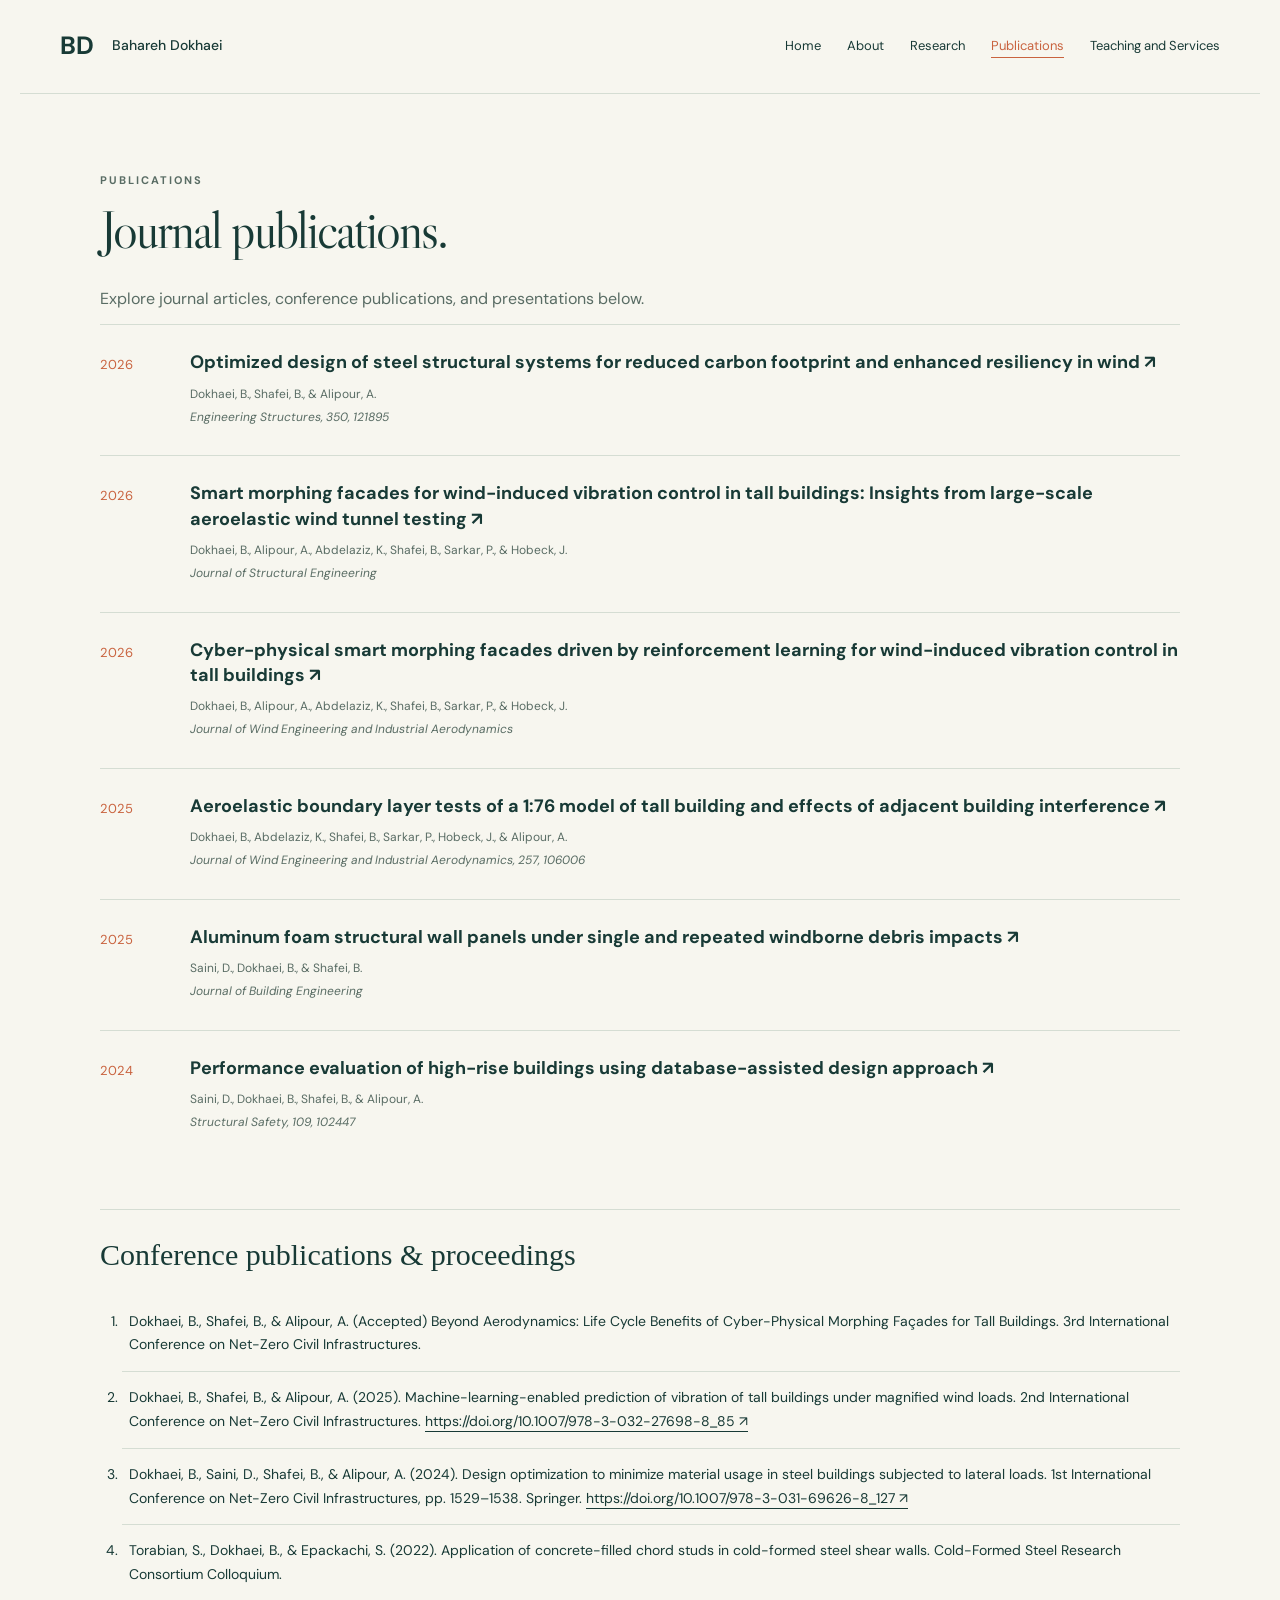
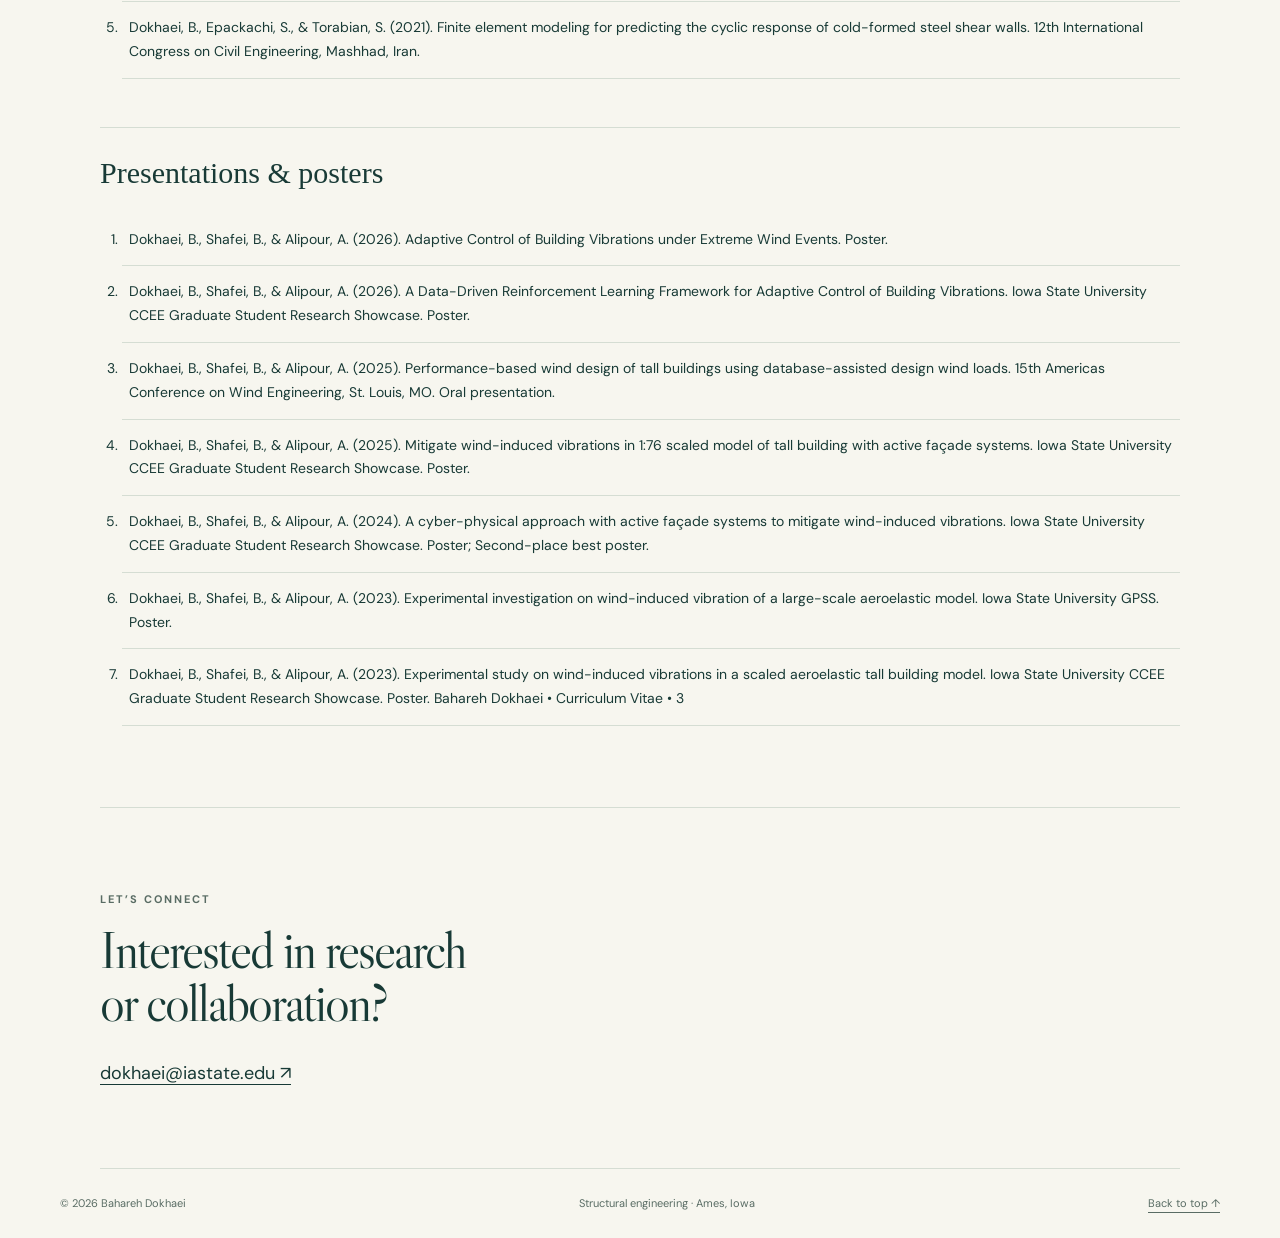
==== publications.html @ 5524061c "Add files via upload" ====
<!DOCTYPE html>

<html lang="en"><head><meta charset="utf-8"/><meta content="width=device-width,initial-scale=1" name="viewport"/><meta content="Bahareh Dokhaei — structural engineering researcher at Iowa State University. Wind engineering, infrastructure resilience, AI, and sustainable structural design." name="description"/><title>Bahareh Dokhaei | Publications</title><link href="style.css" rel="stylesheet"/></head>
<body><a class="skip" href="#main">Skip to content</a><header><a class="brand" href="index.html">BD<span>Bahareh Dokhaei</span></a><nav aria-label="Main navigation"><a href="index.html">Home</a><a href="about.html">About</a><a href="research.html">Research</a><a aria-current="page" href="publications.html">Publications</a><a href="service.html">Teaching and Services</a></nav></header>
<main id="main"><section id="publications"><div class="section-head"><p class="eyebrow">PUBLICATIONS</p><h2>Journal publications.</h2><p>Explore journal articles, conference publications, and presentations below.</p></div><article class="paper"><span class="year">2026</span><div><h3><a href="https://doi.org/10.1016/j.engstruct.2025.121895">Optimized design of steel structural systems for reduced carbon footprint and enhanced resiliency in wind ↗</a></h3><p>Dokhaei, B., Shafei, B., &amp; Alipour, A.</p><p class="journal">Engineering Structures, 350, 121895</p></div></article><article class="paper"><span class="year">2026</span><div><h3><a href="https://ascelibrary.org/doi/10.1061/JSENDH.STENG-14939">Smart morphing facades for wind-induced vibration control in tall buildings: Insights from large-scale aeroelastic wind tunnel testing ↗</a></h3><p>Dokhaei, B., Alipour, A., Abdelaziz, K., Shafei, B., Sarkar, P., &amp; Hobeck, J.</p><p class="journal">Journal of Structural Engineering</p></div></article><article class="paper"><span class="year">2026</span><div><h3><a href="https://doi.org/10.1016/j.jweia.2026.106394">Cyber-physical smart morphing facades driven by reinforcement learning for wind-induced vibration control in tall buildings ↗</a></h3><p>Dokhaei, B., Alipour, A., Abdelaziz, K., Shafei, B., Sarkar, P., &amp; Hobeck, J.</p><p class="journal">Journal of Wind Engineering and Industrial Aerodynamics</p></div></article><article class="paper"><span class="year">2025</span><div><h3><a href="https://doi.org/10.1016/j.jweia.2025.106006">Aeroelastic boundary layer tests of a 1:76 model of tall building and effects of adjacent building interference ↗</a></h3><p>Dokhaei, B., Abdelaziz, K., Shafei, B., Sarkar, P., Hobeck, J., &amp; Alipour, A.</p><p class="journal">Journal of Wind Engineering and Industrial Aerodynamics, 257, 106006</p></div></article><article class="paper"><span class="year">2025</span><div><h3><a href="https://doi.org/10.1016/j.jobe.2025.114603">Aluminum foam structural wall panels under single and repeated windborne debris impacts ↗</a></h3><p>Saini, D., Dokhaei, B., &amp; Shafei, B.</p><p class="journal">Journal of Building Engineering</p></div></article><article class="paper"><span class="year">2024</span><div><h3><a href="https://doi.org/10.1016/j.strusafe.2024.102447">Performance evaluation of high-rise buildings using database-assisted design approach ↗</a></h3><p>Saini, D., Dokhaei, B., Shafei, B., &amp; Alipour, A.</p><p class="journal">Structural Safety, 109, 102447</p></div></article><div class="subsection"><h3>Conference publications &amp; proceedings</h3><ol class="expanded-list"><li>Dokhaei, B., Shafei, B., &amp; Alipour, A. (Accepted) Beyond Aerodynamics: Life Cycle Benefits of Cyber-Physical Morphing Façades for Tall Buildings. 3rd International Conference on Net-Zero Civil Infrastructures.</li><li>Dokhaei, B., Shafei, B., &amp; Alipour, A. (2025). Machine-learning-enabled prediction of vibration of tall buildings under magnified wind loads. 2nd International Conference on Net-Zero Civil Infrastructures. <a href="https://doi.org/10.1007/978-3-032-27698-8_85">https://doi.org/10.1007/978-3-032-27698-8_85 ↗</a></li><li>Dokhaei, B., Saini, D., Shafei, B., &amp; Alipour, A. (2024). Design optimization to minimize material usage in steel buildings subjected to lateral loads. 1st International Conference on Net-Zero Civil Infrastructures, pp. 1529–1538. Springer. <a href="https://doi.org/10.1007/978-3-031-69626-8_127">https://doi.org/10.1007/978-3-031-69626-8_127 ↗</a></li><li>Torabian, S., Dokhaei, B., &amp; Epackachi, S. (2022). Application of concrete-filled chord studs in cold-formed steel shear walls. Cold-Formed Steel Research Consortium Colloquium.</li><li>Dokhaei, B., Epackachi, S., &amp; Torabian, S. (2021). Finite element modeling for predicting the cyclic response of cold-formed steel shear walls. 12th International Congress on Civil Engineering, Mashhad, Iran.</li></ol></div><div class="subsection"><h3>Presentations &amp; posters</h3><ol class="expanded-list"><li>Dokhaei, B., Shafei, B., &amp; Alipour, A. (2026). Adaptive Control of Building Vibrations under Extreme Wind Events. Poster.</li><li>Dokhaei, B., Shafei, B., &amp; Alipour, A. (2026). A Data-Driven Reinforcement Learning Framework for Adaptive Control of Building Vibrations. Iowa State University CCEE Graduate Student Research Showcase. Poster.</li><li>Dokhaei, B., Shafei, B., &amp; Alipour, A. (2025). Performance-based wind design of tall buildings using database-assisted design wind loads. 15th Americas Conference on Wind Engineering, St. Louis, MO. Oral presentation.</li><li>Dokhaei, B., Shafei, B., &amp; Alipour, A. (2025). Mitigate wind-induced vibrations in 1:76 scaled model of tall building with active façade systems. Iowa State University CCEE Graduate Student Research Showcase. Poster.</li><li>Dokhaei, B., Shafei, B., &amp; Alipour, A. (2024). A cyber-physical approach with active façade systems to mitigate wind-induced vibrations. Iowa State University CCEE Graduate Student Research Showcase. Poster; Second-place best poster.</li><li>Dokhaei, B., Shafei, B., &amp; Alipour, A. (2023). Experimental investigation on wind-induced vibration of a large-scale aeroelastic model. Iowa State University GPSS. Poster.</li><li>Dokhaei, B., Shafei, B., &amp; Alipour, A. (2023). Experimental study on wind-induced vibrations in a scaled aeroelastic tall building model. Iowa State University CCEE Graduate Student Research Showcase. Poster. Bahareh Dokhaei • Curriculum Vitae • 3</li></ol></div></section><section class="contact" id="contact"><p class="eyebrow">LET’S CONNECT</p><h2>Interested in research<br/>or collaboration?</h2><a href="mailto:dokhaei@iastate.edu">dokhaei@iastate.edu ↗</a></section></main><footer><span>© 2026 Bahareh Dokhaei</span><span>Structural engineering · Ames, Iowa</span><a href="#">Back to top ↑</a></footer></body></html>
---- style.css ----
@import url('https://fonts.googleapis.com/css2?family=DM+Sans:wght@400;500;600;700&family=Libre+Caslon+Display&display=swap');
:root{--ink:#183a36;--muted:#596c64;--paper:#f7f6ef;--line:#d5ddd3;--accent:#c9633f}*{box-sizing:border-box}html{scroll-behavior:smooth;scroll-padding-top:95px}body{margin:0;background:var(--paper);color:var(--ink);font:16px/1.7 'DM Sans',sans-serif}a{color:inherit;text-underline-offset:5px}a:hover{color:var(--accent)}a:focus-visible{outline:3px solid var(--accent);outline-offset:5px}.skip{position:absolute;left:10px;top:-100px;background:white;padding:10px;z-index:10}.skip:focus{top:10px}header{max-width:1240px;margin:auto;padding:25px 40px;display:flex;align-items:center;justify-content:space-between;border-bottom:1px solid var(--line)}.brand{font-size:25px;font-weight:700;text-decoration:none;display:flex;gap:18px;align-items:center}.brand span{font-size:14px;font-weight:500}nav{display:flex;gap:26px;font-size:13px}nav a{text-decoration:none}main{max-width:1160px;margin:auto;padding:0 40px}.hero{display:grid;grid-template-columns:1.5fr 1fr;gap:90px;padding:85px 0 95px;align-items:center}.eyebrow{font-size:11px;font-weight:700;letter-spacing:2px;color:var(--muted)}h1,h2{font-family:'Libre Caslon Display',Georgia,serif;font-weight:400;line-height:1.02;letter-spacing:-2px}h1{font-size:clamp(66px,8vw,112px);margin:30px 0}.dot{color:var(--accent)}.lead{font-size:23px;line-height:1.45}.intro{max-width:570px;color:var(--muted)}.actions{display:flex;align-items:center;gap:28px;margin-top:30px;font-size:13px}.button{display:inline-block;background:var(--ink);color:white;padding:13px 22px;text-decoration:none}.button:hover{background:var(--accent);color:white}.profile{border:1px solid var(--line);padding:20px;background:#efeee5}.portrait{aspect-ratio:4/4.4;background:#dfe5da;display:grid;place-items:center;overflow:hidden;position:relative}.portrait:before{content:'';position:absolute;width:70%;height:80%;border:1px solid #b8c7b6;transform:rotate(20deg)}.portrait span{font:100px Georgia;color:#547165;z-index:1}.portrait img{height:100%;width:100%;object-fit:cover;object-position:50% 42%;z-index:2}.caption{font-size:9px;letter-spacing:2px}.profile-info{display:grid;font-size:12px;border-top:1px solid #c9d0c5;padding-top:14px}.profile-info strong{font-size:17px}.social{display:flex;gap:20px;margin-top:15px;font-size:11px}section{padding:65px 0;border-bottom:1px solid var(--line)}h2{font-size:52px;margin:15px 0 28px}h3{line-height:1.4;font-size:20px}p{margin:12px 0}.section-head>p:last-child{color:var(--muted)}.research-grid{display:grid;grid-template-columns:repeat(3,1fr);gap:35px;margin-top:45px}.research-grid article{border-top:1px solid var(--ink);padding-top:20px}.number{color:var(--accent);font-size:12px}.research-grid p,.two-col p{font-size:14px;color:var(--muted)}.feature{margin-top:45px;padding:30px 40px;background:var(--ink);color:var(--paper)}.feature .eyebrow{color:#b5c8b9}.feature h3{font-family:Georgia;font-weight:400;font-size:29px}.feature p:last-child{max-width:800px;font-size:14px;color:#dce3d8}.paper{display:grid;grid-template-columns:70px 1fr;gap:20px;border-top:1px solid var(--line);padding:25px 0}.paper h3{margin:0 0 8px;font-size:18px}.paper h3 a{text-decoration:none}.paper p{font-size:12px;color:var(--muted);margin:3px 0}.paper .journal{font-style:italic}.year{font-size:13px;color:var(--accent);padding-top:4px}.two-col{display:grid;grid-template-columns:1fr 1fr;gap:65px}.entry{padding:16px 0;border-top:1px solid var(--line)}.entry small{font-size:11px;letter-spacing:.5px;color:var(--muted)}h4{margin:8px 0;font-size:17px}.honors{list-style:none;padding:0;font-size:13px}.honors li{border-top:1px solid var(--line);padding:12px 0}.honors strong{margin-right:12px;color:var(--accent)}.contact{padding:70px 0 80px}.contact a{font-size:18px}footer{display:flex;justify-content:space-between;gap:20px;max-width:1240px;margin:auto;padding:25px 40px;font-size:11px;color:var(--muted)}@media(max-width:800px){header{padding:20px;align-items:flex-start;gap:20px}.brand span{display:none}nav{gap:13px;flex-wrap:wrap;justify-content:flex-end}main{padding:0 24px}.hero{grid-template-columns:1fr;gap:35px;padding:45px 0}.profile{max-width:360px}.research-grid,.two-col{grid-template-columns:1fr;gap:22px}h2{font-size:40px}section{padding:45px 0}.feature{padding:24px}.paper{grid-template-columns:45px 1fr;gap:10px}footer{padding:24px;flex-wrap:wrap}.contact a{font-size:14px}.actions{gap:20px}}@media(prefers-reduced-motion:reduce){html{scroll-behavior:auto}}

.subsection{margin-top:48px;padding-top:24px;border-top:1px solid var(--line)}.subsection>h3{font-family:Georgia,serif;font-size:30px;font-weight:400;margin:0 0 20px}.subsection>p{max-width:850px;color:var(--muted);font-size:15px}.project-list{display:grid;grid-template-columns:1fr 1fr;gap:25px}.project{padding:24px;border:1px solid var(--line);background:#f1f2e9}.project h4{font-size:21px}.project p,.project li{font-size:14px;color:var(--muted)}.project li{margin:12px 0}.expanded-list{padding-left:22px}.expanded-list li{padding:14px 0 14px 7px;border-bottom:1px solid var(--line);font-size:14px;overflow-wrap:anywhere}.honors li span{color:var(--muted);padding-left:45px}.note{font-size:13px!important}.subsection a{overflow-wrap:anywhere}@media(max-width:800px){.project-list{grid-template-columns:1fr}.project{padding:20px}.subsection>h3{font-size:26px}}

nav a[aria-current="page"]{color:var(--accent);text-decoration:underline;text-underline-offset:7px}

.education-list,.experience-list{max-width:900px}.education-list .entry,.experience-list .entry{padding:24px 0}.education-list p,.experience-list p{font-size:14px;color:var(--muted)}

.outreach-sections{display:grid;grid-template-columns:1fr;gap:28px;margin-top:24px}.outreach-sections .project{width:100%;padding:28px 32px}.outreach-sections .project h4{margin-top:0}.outreach-sections .project li{margin:16px 0}@media(max-width:800px){.outreach-sections .project{padding:22px}}

#awards .honors strong{font-weight:400}
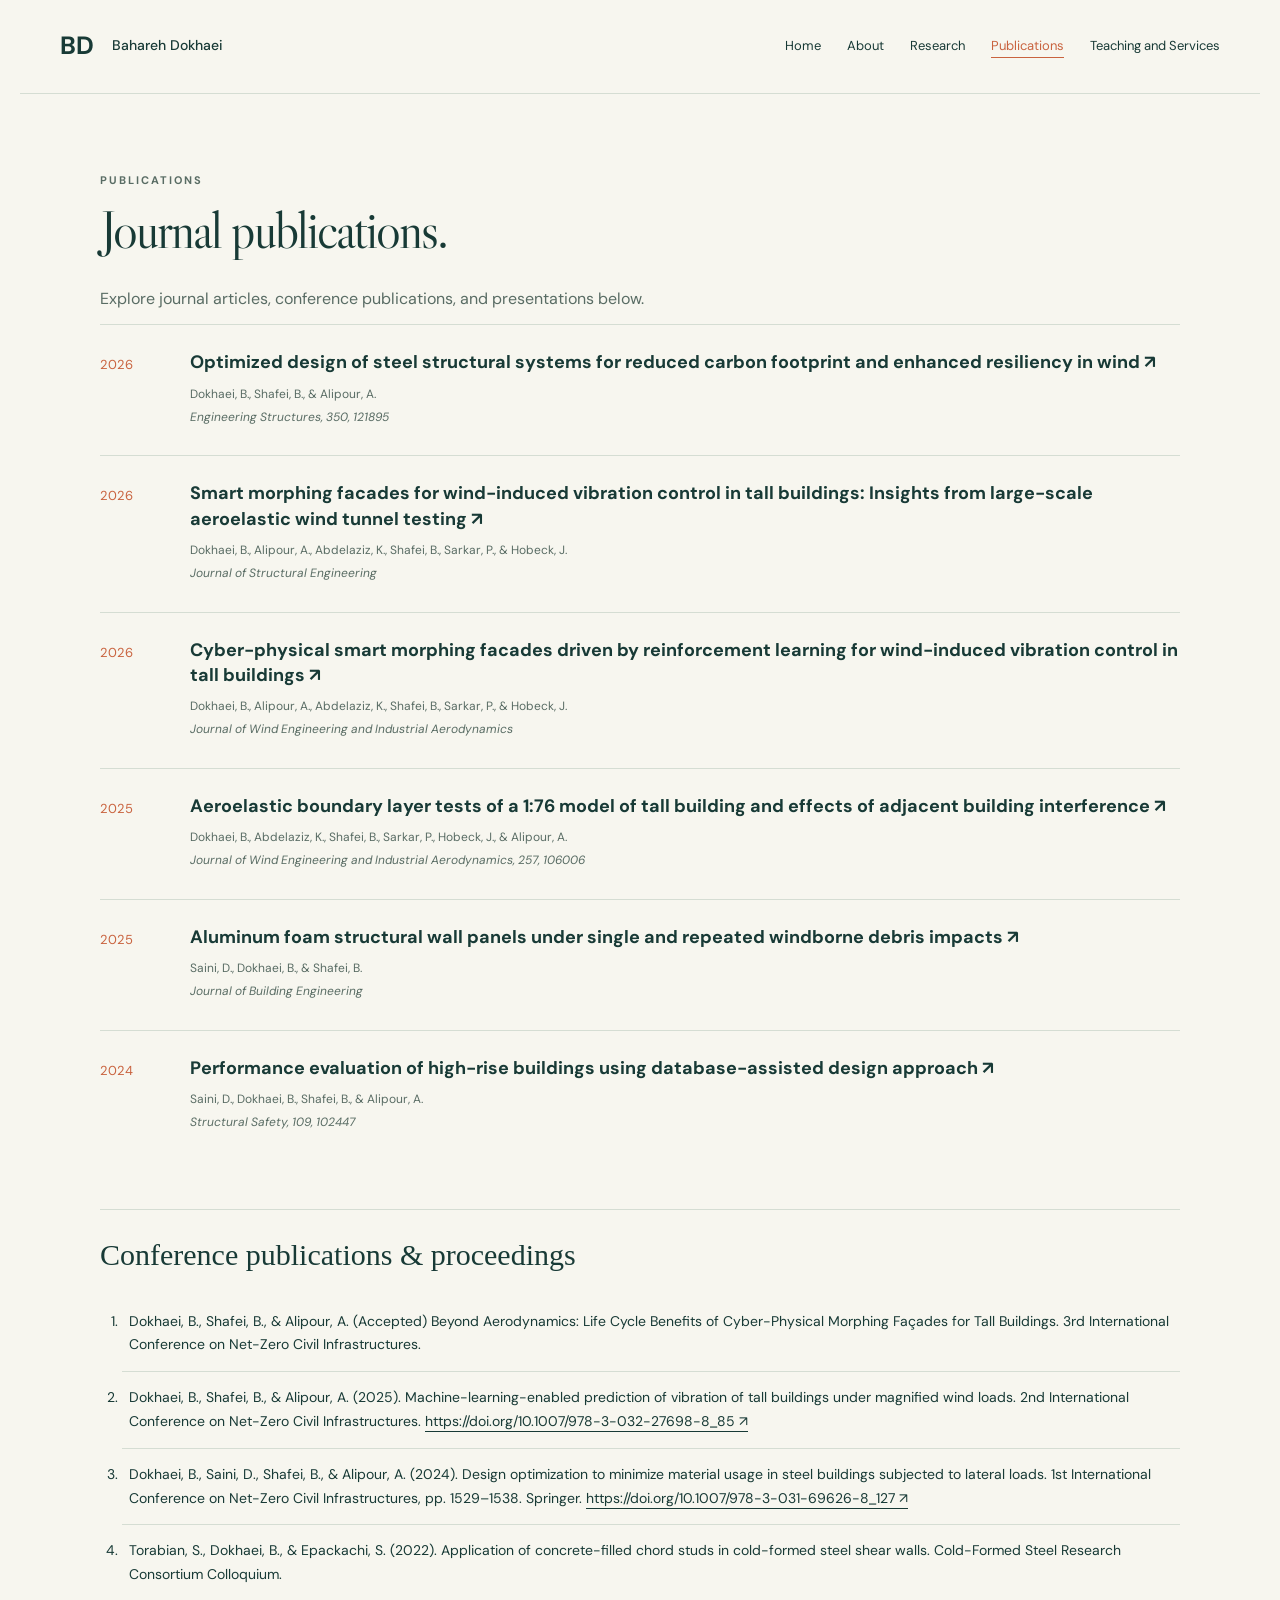
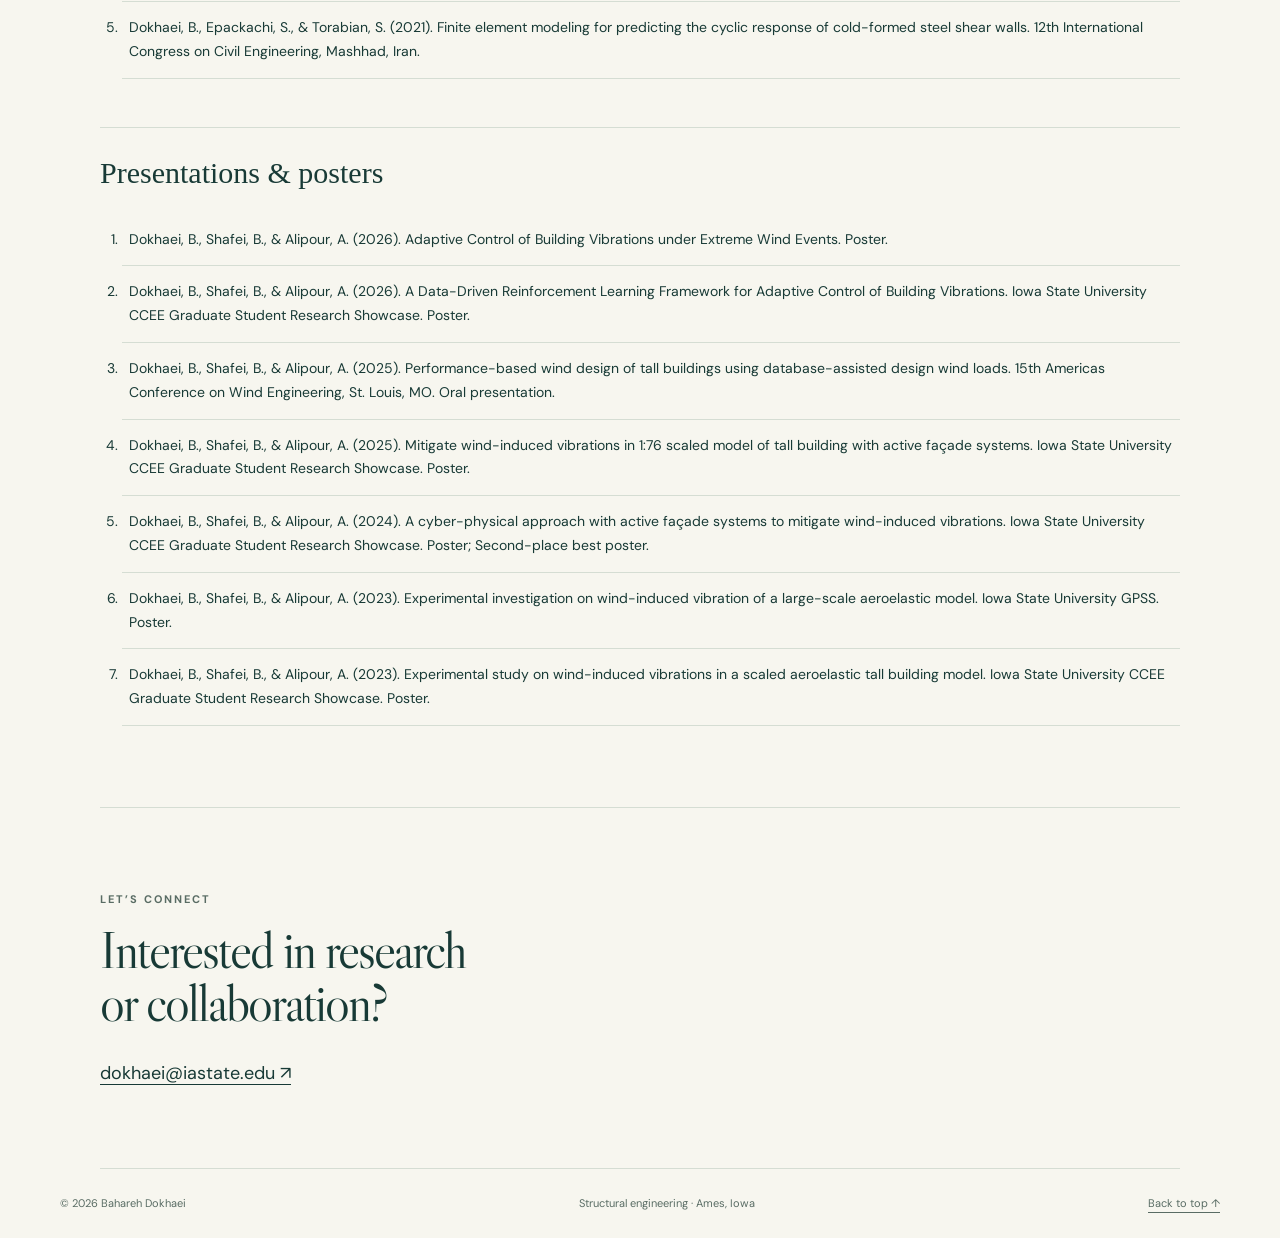
==== commit 8aba4a76: "Update publications.html" ====
--- a/publications.html
+++ b/publications.html
@@ -2,4 +2,4 @@
 
 <html lang="en"><head><meta charset="utf-8"/><meta content="width=device-width,initial-scale=1" name="viewport"/><meta content="Bahareh Dokhaei — structural engineering researcher at Iowa State University. Wind engineering, infrastructure resilience, AI, and sustainable structural design." name="description"/><title>Bahareh Dokhaei | Publications</title><link href="style.css" rel="stylesheet"/></head>
 <body><a class="skip" href="#main">Skip to content</a><header><a class="brand" href="index.html">BD<span>Bahareh Dokhaei</span></a><nav aria-label="Main navigation"><a href="index.html">Home</a><a href="about.html">About</a><a href="research.html">Research</a><a aria-current="page" href="publications.html">Publications</a><a href="service.html">Teaching and Services</a></nav></header>
-<main id="main"><section id="publications"><div class="section-head"><p class="eyebrow">PUBLICATIONS</p><h2>Journal publications.</h2><p>Explore journal articles, conference publications, and presentations below.</p></div><article class="paper"><span class="year">2026</span><div><h3><a href="https://doi.org/10.1016/j.engstruct.2025.121895">Optimized design of steel structural systems for reduced carbon footprint and enhanced resiliency in wind ↗</a></h3><p>Dokhaei, B., Shafei, B., &amp; Alipour, A.</p><p class="journal">Engineering Structures, 350, 121895</p></div></article><article class="paper"><span class="year">2026</span><div><h3><a href="https://ascelibrary.org/doi/10.1061/JSENDH.STENG-14939">Smart morphing facades for wind-induced vibration control in tall buildings: Insights from large-scale aeroelastic wind tunnel testing ↗</a></h3><p>Dokhaei, B., Alipour, A., Abdelaziz, K., Shafei, B., Sarkar, P., &amp; Hobeck, J.</p><p class="journal">Journal of Structural Engineering</p></div></article><article class="paper"><span class="year">2026</span><div><h3><a href="https://doi.org/10.1016/j.jweia.2026.106394">Cyber-physical smart morphing facades driven by reinforcement learning for wind-induced vibration control in tall buildings ↗</a></h3><p>Dokhaei, B., Alipour, A., Abdelaziz, K., Shafei, B., Sarkar, P., &amp; Hobeck, J.</p><p class="journal">Journal of Wind Engineering and Industrial Aerodynamics</p></div></article><article class="paper"><span class="year">2025</span><div><h3><a href="https://doi.org/10.1016/j.jweia.2025.106006">Aeroelastic boundary layer tests of a 1:76 model of tall building and effects of adjacent building interference ↗</a></h3><p>Dokhaei, B., Abdelaziz, K., Shafei, B., Sarkar, P., Hobeck, J., &amp; Alipour, A.</p><p class="journal">Journal of Wind Engineering and Industrial Aerodynamics, 257, 106006</p></div></article><article class="paper"><span class="year">2025</span><div><h3><a href="https://doi.org/10.1016/j.jobe.2025.114603">Aluminum foam structural wall panels under single and repeated windborne debris impacts ↗</a></h3><p>Saini, D., Dokhaei, B., &amp; Shafei, B.</p><p class="journal">Journal of Building Engineering</p></div></article><article class="paper"><span class="year">2024</span><div><h3><a href="https://doi.org/10.1016/j.strusafe.2024.102447">Performance evaluation of high-rise buildings using database-assisted design approach ↗</a></h3><p>Saini, D., Dokhaei, B., Shafei, B., &amp; Alipour, A.</p><p class="journal">Structural Safety, 109, 102447</p></div></article><div class="subsection"><h3>Conference publications &amp; proceedings</h3><ol class="expanded-list"><li>Dokhaei, B., Shafei, B., &amp; Alipour, A. (Accepted) Beyond Aerodynamics: Life Cycle Benefits of Cyber-Physical Morphing Façades for Tall Buildings. 3rd International Conference on Net-Zero Civil Infrastructures.</li><li>Dokhaei, B., Shafei, B., &amp; Alipour, A. (2025). Machine-learning-enabled prediction of vibration of tall buildings under magnified wind loads. 2nd International Conference on Net-Zero Civil Infrastructures. <a href="https://doi.org/10.1007/978-3-032-27698-8_85">https://doi.org/10.1007/978-3-032-27698-8_85 ↗</a></li><li>Dokhaei, B., Saini, D., Shafei, B., &amp; Alipour, A. (2024). Design optimization to minimize material usage in steel buildings subjected to lateral loads. 1st International Conference on Net-Zero Civil Infrastructures, pp. 1529–1538. Springer. <a href="https://doi.org/10.1007/978-3-031-69626-8_127">https://doi.org/10.1007/978-3-031-69626-8_127 ↗</a></li><li>Torabian, S., Dokhaei, B., &amp; Epackachi, S. (2022). Application of concrete-filled chord studs in cold-formed steel shear walls. Cold-Formed Steel Research Consortium Colloquium.</li><li>Dokhaei, B., Epackachi, S., &amp; Torabian, S. (2021). Finite element modeling for predicting the cyclic response of cold-formed steel shear walls. 12th International Congress on Civil Engineering, Mashhad, Iran.</li></ol></div><div class="subsection"><h3>Presentations &amp; posters</h3><ol class="expanded-list"><li>Dokhaei, B., Shafei, B., &amp; Alipour, A. (2026). Adaptive Control of Building Vibrations under Extreme Wind Events. Poster.</li><li>Dokhaei, B., Shafei, B., &amp; Alipour, A. (2026). A Data-Driven Reinforcement Learning Framework for Adaptive Control of Building Vibrations. Iowa State University CCEE Graduate Student Research Showcase. Poster.</li><li>Dokhaei, B., Shafei, B., &amp; Alipour, A. (2025). Performance-based wind design of tall buildings using database-assisted design wind loads. 15th Americas Conference on Wind Engineering, St. Louis, MO. Oral presentation.</li><li>Dokhaei, B., Shafei, B., &amp; Alipour, A. (2025). Mitigate wind-induced vibrations in 1:76 scaled model of tall building with active façade systems. Iowa State University CCEE Graduate Student Research Showcase. Poster.</li><li>Dokhaei, B., Shafei, B., &amp; Alipour, A. (2024). A cyber-physical approach with active façade systems to mitigate wind-induced vibrations. Iowa State University CCEE Graduate Student Research Showcase. Poster; Second-place best poster.</li><li>Dokhaei, B., Shafei, B., &amp; Alipour, A. (2023). Experimental investigation on wind-induced vibration of a large-scale aeroelastic model. Iowa State University GPSS. Poster.</li><li>Dokhaei, B., Shafei, B., &amp; Alipour, A. (2023). Experimental study on wind-induced vibrations in a scaled aeroelastic tall building model. Iowa State University CCEE Graduate Student Research Showcase. Poster. Bahareh Dokhaei • Curriculum Vitae • 3</li></ol></div></section><section class="contact" id="contact"><p class="eyebrow">LET’S CONNECT</p><h2>Interested in research<br/>or collaboration?</h2><a href="mailto:dokhaei@iastate.edu">dokhaei@iastate.edu ↗</a></section></main><footer><span>© 2026 Bahareh Dokhaei</span><span>Structural engineering · Ames, Iowa</span><a href="#">Back to top ↑</a></footer></body></html>+<main id="main"><section id="publications"><div class="section-head"><p class="eyebrow">PUBLICATIONS</p><h2>Journal publications.</h2><p>Explore journal articles, conference publications, and presentations below.</p></div><article class="paper"><span class="year">2026</span><div><h3><a href="https://doi.org/10.1016/j.engstruct.2025.121895">Optimized design of steel structural systems for reduced carbon footprint and enhanced resiliency in wind ↗</a></h3><p>Dokhaei, B., Shafei, B., &amp; Alipour, A.</p><p class="journal">Engineering Structures, 350, 121895</p></div></article><article class="paper"><span class="year">2026</span><div><h3><a href="https://ascelibrary.org/doi/10.1061/JSENDH.STENG-14939">Smart morphing facades for wind-induced vibration control in tall buildings: Insights from large-scale aeroelastic wind tunnel testing ↗</a></h3><p>Dokhaei, B., Alipour, A., Abdelaziz, K., Shafei, B., Sarkar, P., &amp; Hobeck, J.</p><p class="journal">Journal of Structural Engineering</p></div></article><article class="paper"><span class="year">2026</span><div><h3><a href="https://doi.org/10.1016/j.jweia.2026.106394">Cyber-physical smart morphing facades driven by reinforcement learning for wind-induced vibration control in tall buildings ↗</a></h3><p>Dokhaei, B., Alipour, A., Abdelaziz, K., Shafei, B., Sarkar, P., &amp; Hobeck, J.</p><p class="journal">Journal of Wind Engineering and Industrial Aerodynamics</p></div></article><article class="paper"><span class="year">2025</span><div><h3><a href="https://doi.org/10.1016/j.jweia.2025.106006">Aeroelastic boundary layer tests of a 1:76 model of tall building and effects of adjacent building interference ↗</a></h3><p>Dokhaei, B., Abdelaziz, K., Shafei, B., Sarkar, P., Hobeck, J., &amp; Alipour, A.</p><p class="journal">Journal of Wind Engineering and Industrial Aerodynamics, 257, 106006</p></div></article><article class="paper"><span class="year">2025</span><div><h3><a href="https://doi.org/10.1016/j.jobe.2025.114603">Aluminum foam structural wall panels under single and repeated windborne debris impacts ↗</a></h3><p>Saini, D., Dokhaei, B., &amp; Shafei, B.</p><p class="journal">Journal of Building Engineering</p></div></article><article class="paper"><span class="year">2024</span><div><h3><a href="https://doi.org/10.1016/j.strusafe.2024.102447">Performance evaluation of high-rise buildings using database-assisted design approach ↗</a></h3><p>Saini, D., Dokhaei, B., Shafei, B., &amp; Alipour, A.</p><p class="journal">Structural Safety, 109, 102447</p></div></article><div class="subsection"><h3>Conference publications &amp; proceedings</h3><ol class="expanded-list"><li>Dokhaei, B., Shafei, B., &amp; Alipour, A. (Accepted) Beyond Aerodynamics: Life Cycle Benefits of Cyber-Physical Morphing Façades for Tall Buildings. 3rd International Conference on Net-Zero Civil Infrastructures.</li><li>Dokhaei, B., Shafei, B., &amp; Alipour, A. (2025). Machine-learning-enabled prediction of vibration of tall buildings under magnified wind loads. 2nd International Conference on Net-Zero Civil Infrastructures. <a href="https://doi.org/10.1007/978-3-032-27698-8_85">https://doi.org/10.1007/978-3-032-27698-8_85 ↗</a></li><li>Dokhaei, B., Saini, D., Shafei, B., &amp; Alipour, A. (2024). Design optimization to minimize material usage in steel buildings subjected to lateral loads. 1st International Conference on Net-Zero Civil Infrastructures, pp. 1529–1538. Springer. <a href="https://doi.org/10.1007/978-3-031-69626-8_127">https://doi.org/10.1007/978-3-031-69626-8_127 ↗</a></li><li>Torabian, S., Dokhaei, B., &amp; Epackachi, S. (2022). Application of concrete-filled chord studs in cold-formed steel shear walls. Cold-Formed Steel Research Consortium Colloquium.</li><li>Dokhaei, B., Epackachi, S., &amp; Torabian, S. (2021). Finite element modeling for predicting the cyclic response of cold-formed steel shear walls. 12th International Congress on Civil Engineering, Mashhad, Iran.</li></ol></div><div class="subsection"><h3>Presentations &amp; posters</h3><ol class="expanded-list"><li>Dokhaei, B., Shafei, B., &amp; Alipour, A. (2026). Adaptive Control of Building Vibrations under Extreme Wind Events. Poster.</li><li>Dokhaei, B., Shafei, B., &amp; Alipour, A. (2026). A Data-Driven Reinforcement Learning Framework for Adaptive Control of Building Vibrations. Iowa State University CCEE Graduate Student Research Showcase. Poster.</li><li>Dokhaei, B., Shafei, B., &amp; Alipour, A. (2025). Performance-based wind design of tall buildings using database-assisted design wind loads. 15th Americas Conference on Wind Engineering, St. Louis, MO. Oral presentation.</li><li>Dokhaei, B., Shafei, B., &amp; Alipour, A. (2025). Mitigate wind-induced vibrations in 1:76 scaled model of tall building with active façade systems. Iowa State University CCEE Graduate Student Research Showcase. Poster.</li><li>Dokhaei, B., Shafei, B., &amp; Alipour, A. (2024). A cyber-physical approach with active façade systems to mitigate wind-induced vibrations. Iowa State University CCEE Graduate Student Research Showcase. Poster; Second-place best poster.</li><li>Dokhaei, B., Shafei, B., &amp; Alipour, A. (2023). Experimental investigation on wind-induced vibration of a large-scale aeroelastic model. Iowa State University GPSS. Poster.</li><li>Dokhaei, B., Shafei, B., &amp; Alipour, A. (2023). Experimental study on wind-induced vibrations in a scaled aeroelastic tall building model. Iowa State University CCEE Graduate Student Research Showcase. Poster.</li></ol></div></section><section class="contact" id="contact"><p class="eyebrow">LET’S CONNECT</p><h2>Interested in research<br/>or collaboration?</h2><a href="mailto:dokhaei@iastate.edu">dokhaei@iastate.edu ↗</a></section></main><footer><span>© 2026 Bahareh Dokhaei</span><span>Structural engineering · Ames, Iowa</span><a href="#">Back to top ↑</a></footer></body></html>
